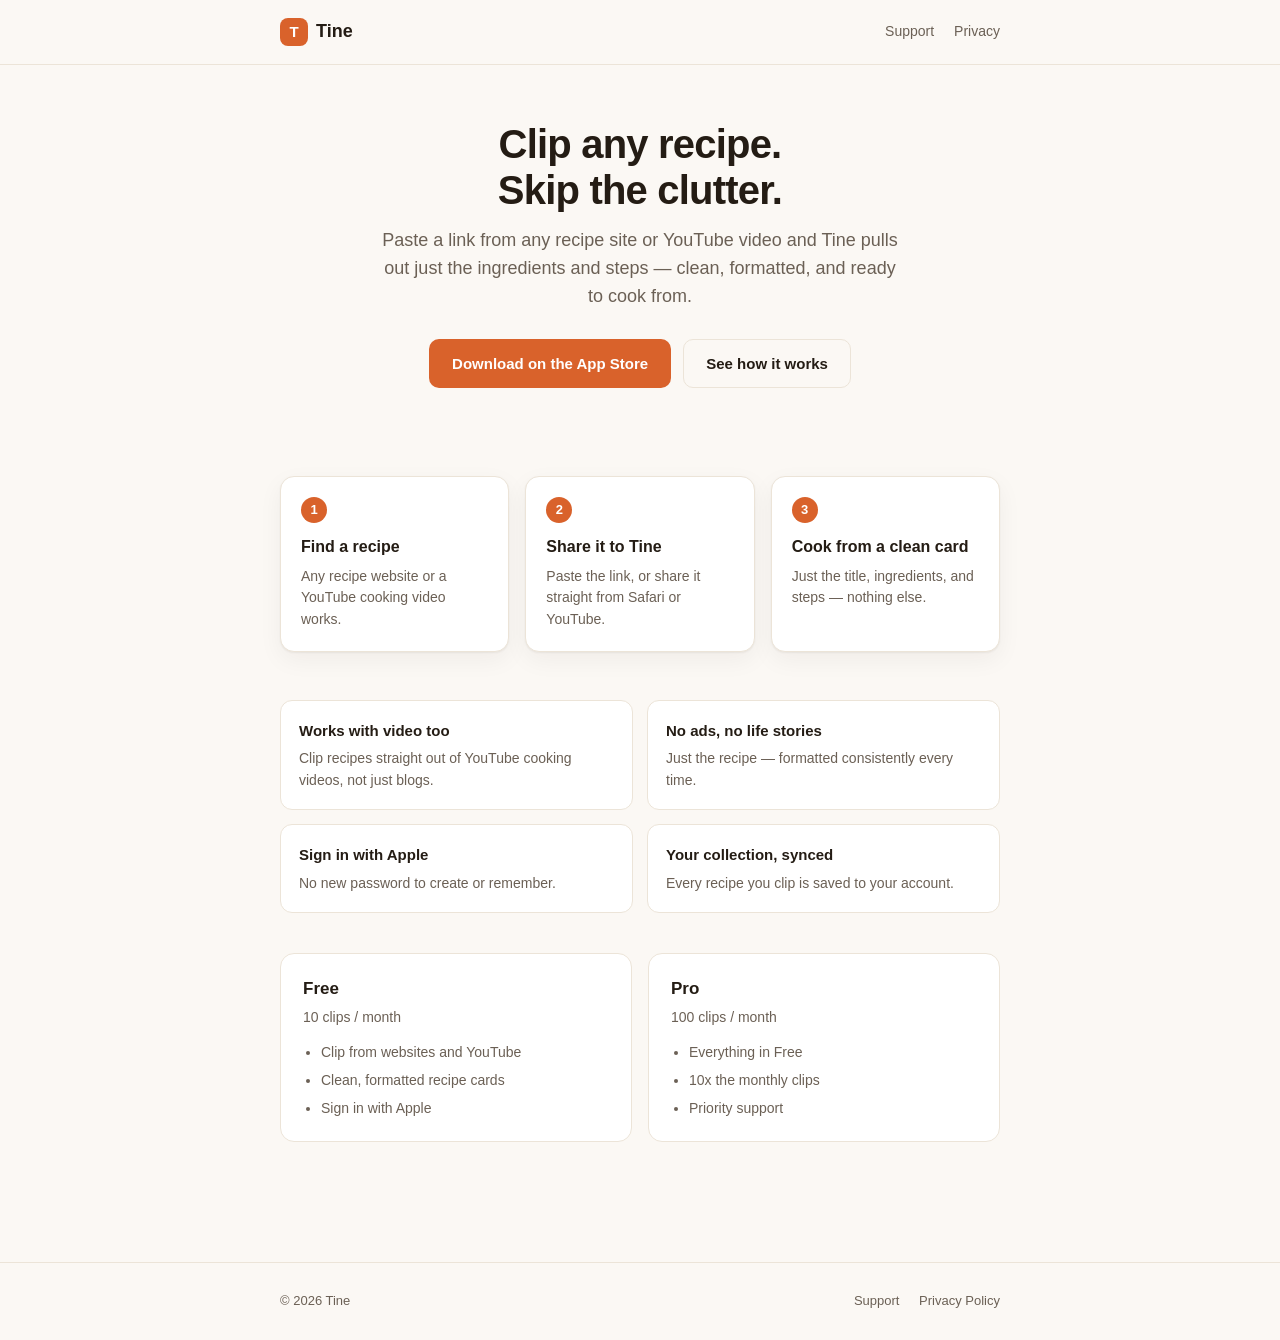
==== index.html @ 39b739e0 "Add Tine landing, privacy, and support pages Co-Authored-By: Claude Sonnet 5 <noreply@anthropic.com>" ====
<!doctype html>
<html lang="en">
<head>
  <meta charset="utf-8">
  <meta name="viewport" content="width=device-width, initial-scale=1">
  <title>Tine — Clip any recipe, clutter-free</title>
  <meta name="description" content="Tine turns any recipe website or cooking video into a clean, distraction-free recipe card — no life stories, no pop-ups, no ads.">
  <link rel="stylesheet" href="styles.css">
</head>
<body>
  <header class="site">
    <div class="nav">
      <a class="brand" href="index.html"><span class="mark">T</span>Tine</a>
      <nav class="nav-links">
        <a href="support.html">Support</a>
        <a href="privacy.html">Privacy</a>
      </nav>
    </div>
  </header>

  <main>
    <section class="wrap hero">
      <h1>Clip any recipe.<br>Skip the clutter.</h1>
      <p class="lead">Paste a link from any recipe site or YouTube video and Tine pulls out just the ingredients and steps — clean, formatted, and ready to cook from.</p>
      <div class="cta-row">
        <a class="btn btn-primary" href="#">Download on the App Store</a>
        <a class="btn btn-secondary" href="support.html">See how it works</a>
      </div>
    </section>

    <section class="wrap">
      <div class="steps">
        <div class="step">
          <div class="num">1</div>
          <h3>Find a recipe</h3>
          <p>Any recipe website or a YouTube cooking video works.</p>
        </div>
        <div class="step">
          <div class="num">2</div>
          <h3>Share it to Tine</h3>
          <p>Paste the link, or share it straight from Safari or YouTube.</p>
        </div>
        <div class="step">
          <div class="num">3</div>
          <h3>Cook from a clean card</h3>
          <p>Just the title, ingredients, and steps — nothing else.</p>
        </div>
      </div>
    </section>

    <section class="wrap">
      <div class="features">
        <div class="feature">
          <h3>Works with video too</h3>
          <p>Clip recipes straight out of YouTube cooking videos, not just blogs.</p>
        </div>
        <div class="feature">
          <h3>No ads, no life stories</h3>
          <p>Just the recipe — formatted consistently every time.</p>
        </div>
        <div class="feature">
          <h3>Sign in with Apple</h3>
          <p>No new password to create or remember.</p>
        </div>
        <div class="feature">
          <h3>Your collection, synced</h3>
          <p>Every recipe you clip is saved to your account.</p>
        </div>
      </div>
    </section>

    <section class="wrap">
      <div class="pricing">
        <div class="plan">
          <h3>Free</h3>
          <div class="price">10 clips / month</div>
          <ul>
            <li>Clip from websites and YouTube</li>
            <li>Clean, formatted recipe cards</li>
            <li>Sign in with Apple</li>
          </ul>
        </div>
        <div class="plan">
          <h3>Pro</h3>
          <div class="price">100 clips / month</div>
          <ul>
            <li>Everything in Free</li>
            <li>10x the monthly clips</li>
            <li>Priority support</li>
          </ul>
        </div>
      </div>
    </section>
  </main>

  <footer class="site">
    <div class="wrap">
      <span>© 2026 Tine</span>
      <nav>
        <a href="support.html">Support</a>
        <a href="privacy.html">Privacy Policy</a>
      </nav>
    </div>
  </footer>
</body>
</html>
---- styles.css ----
:root {
  --bg: #fbf8f4;
  --bg-alt: #ffffff;
  --text: #241c14;
  --text-muted: #6b6055;
  --border: #ece4d8;
  --accent: #d9622b;
  --accent-text: #ffffff;
  --card-shadow: 0 1px 2px rgba(36, 28, 20, 0.06), 0 8px 24px rgba(36, 28, 20, 0.05);
}

@media (prefers-color-scheme: dark) {
  :root {
    --bg: #191410;
    --bg-alt: #221b15;
    --text: #f3ece2;
    --text-muted: #b3a698;
    --border: #35291f;
    --accent: #ef7d44;
    --accent-text: #1a1109;
    --card-shadow: 0 1px 2px rgba(0, 0, 0, 0.3), 0 8px 24px rgba(0, 0, 0, 0.25);
  }
}

* {
  box-sizing: border-box;
}

html {
  -webkit-text-size-adjust: 100%;
}

body {
  margin: 0;
  background: var(--bg);
  color: var(--text);
  font-family: -apple-system, BlinkMacSystemFont, "Segoe UI", Roboto, Helvetica, Arial, sans-serif;
  line-height: 1.55;
}

a {
  color: var(--accent);
}

.wrap {
  max-width: 760px;
  margin: 0 auto;
  padding: 0 20px;
}

header.site {
  border-bottom: 1px solid var(--border);
}

.nav {
  max-width: 760px;
  margin: 0 auto;
  padding: 18px 20px;
  display: flex;
  align-items: center;
  justify-content: space-between;
}

.brand {
  display: flex;
  align-items: center;
  gap: 8px;
  font-weight: 700;
  font-size: 18px;
  text-decoration: none;
  color: var(--text);
}

.brand .mark {
  width: 28px;
  height: 28px;
  border-radius: 8px;
  background: var(--accent);
  display: inline-flex;
  align-items: center;
  justify-content: center;
  color: var(--accent-text);
  font-size: 15px;
  font-weight: 800;
}

.nav-links {
  display: flex;
  gap: 20px;
  font-size: 14px;
}

.nav-links a {
  color: var(--text-muted);
  text-decoration: none;
}

.nav-links a:hover {
  color: var(--text);
}

main {
  padding: 56px 0 80px;
}

.hero {
  text-align: center;
  padding-bottom: 40px;
}

.hero h1 {
  font-size: 40px;
  line-height: 1.15;
  margin: 0 0 14px;
  letter-spacing: -0.02em;
}

.hero p.lead {
  font-size: 18px;
  color: var(--text-muted);
  max-width: 520px;
  margin: 0 auto 28px;
}

.cta-row {
  display: flex;
  gap: 12px;
  justify-content: center;
  flex-wrap: wrap;
}

.btn {
  display: inline-block;
  padding: 12px 22px;
  border-radius: 10px;
  font-weight: 600;
  font-size: 15px;
  text-decoration: none;
  border: 1px solid transparent;
}

.btn-primary {
  background: var(--accent);
  color: var(--accent-text);
}

.btn-secondary {
  background: transparent;
  color: var(--text);
  border-color: var(--border);
}

.steps {
  display: grid;
  grid-template-columns: repeat(3, 1fr);
  gap: 16px;
  margin: 48px 0;
}

.step {
  background: var(--bg-alt);
  border: 1px solid var(--border);
  border-radius: 14px;
  padding: 20px;
  box-shadow: var(--card-shadow);
}

.step .num {
  width: 26px;
  height: 26px;
  border-radius: 50%;
  background: var(--accent);
  color: var(--accent-text);
  font-size: 13px;
  font-weight: 700;
  display: flex;
  align-items: center;
  justify-content: center;
  margin-bottom: 12px;
}

.step h3 {
  margin: 0 0 6px;
  font-size: 16px;
}

.step p {
  margin: 0;
  font-size: 14px;
  color: var(--text-muted);
}

.features {
  display: grid;
  grid-template-columns: repeat(2, 1fr);
  gap: 14px;
  margin: 40px 0;
}

.feature {
  padding: 18px;
  border: 1px solid var(--border);
  border-radius: 12px;
  background: var(--bg-alt);
}

.feature h3 {
  margin: 0 0 6px;
  font-size: 15px;
}

.feature p {
  margin: 0;
  font-size: 14px;
  color: var(--text-muted);
}

.pricing {
  display: grid;
  grid-template-columns: repeat(2, 1fr);
  gap: 16px;
  margin: 40px 0;
}

.plan {
  border: 1px solid var(--border);
  border-radius: 14px;
  padding: 22px;
  background: var(--bg-alt);
}

.plan h3 {
  margin: 0 0 4px;
  font-size: 17px;
}

.plan .price {
  color: var(--text-muted);
  font-size: 14px;
  margin-bottom: 14px;
}

.plan ul {
  margin: 0;
  padding-left: 18px;
  font-size: 14px;
  color: var(--text-muted);
}

.plan ul li + li {
  margin-top: 6px;
}

article.doc h1 {
  font-size: 30px;
  margin-bottom: 4px;
}

article.doc .updated {
  color: var(--text-muted);
  font-size: 13px;
  margin-bottom: 32px;
}

article.doc h2 {
  font-size: 19px;
  margin-top: 34px;
}

article.doc p,
article.doc li {
  font-size: 15px;
  color: var(--text);
}

article.doc ul {
  padding-left: 20px;
}

.faq-item {
  border-bottom: 1px solid var(--border);
  padding: 20px 0;
}

.faq-item:first-child {
  padding-top: 0;
}

.faq-item h3 {
  margin: 0 0 8px;
  font-size: 16px;
}

.faq-item p {
  margin: 0;
  color: var(--text-muted);
  font-size: 15px;
}

footer.site {
  border-top: 1px solid var(--border);
  padding: 28px 0;
}

footer.site .wrap {
  display: flex;
  align-items: center;
  justify-content: space-between;
  flex-wrap: wrap;
  gap: 12px;
  font-size: 13px;
  color: var(--text-muted);
}

footer.site a {
  color: var(--text-muted);
  text-decoration: none;
  margin-left: 16px;
}

footer.site a:hover {
  color: var(--text);
}

@media (max-width: 560px) {
  .hero h1 {
    font-size: 30px;
  }
  .steps,
  .features,
  .pricing {
    grid-template-columns: 1fr;
  }
  .nav-links {
    gap: 12px;
  }
  footer.site .wrap {
    flex-direction: column;
    align-items: flex-start;
  }
  footer.site a {
    margin-left: 0;
    margin-right: 16px;
  }
}
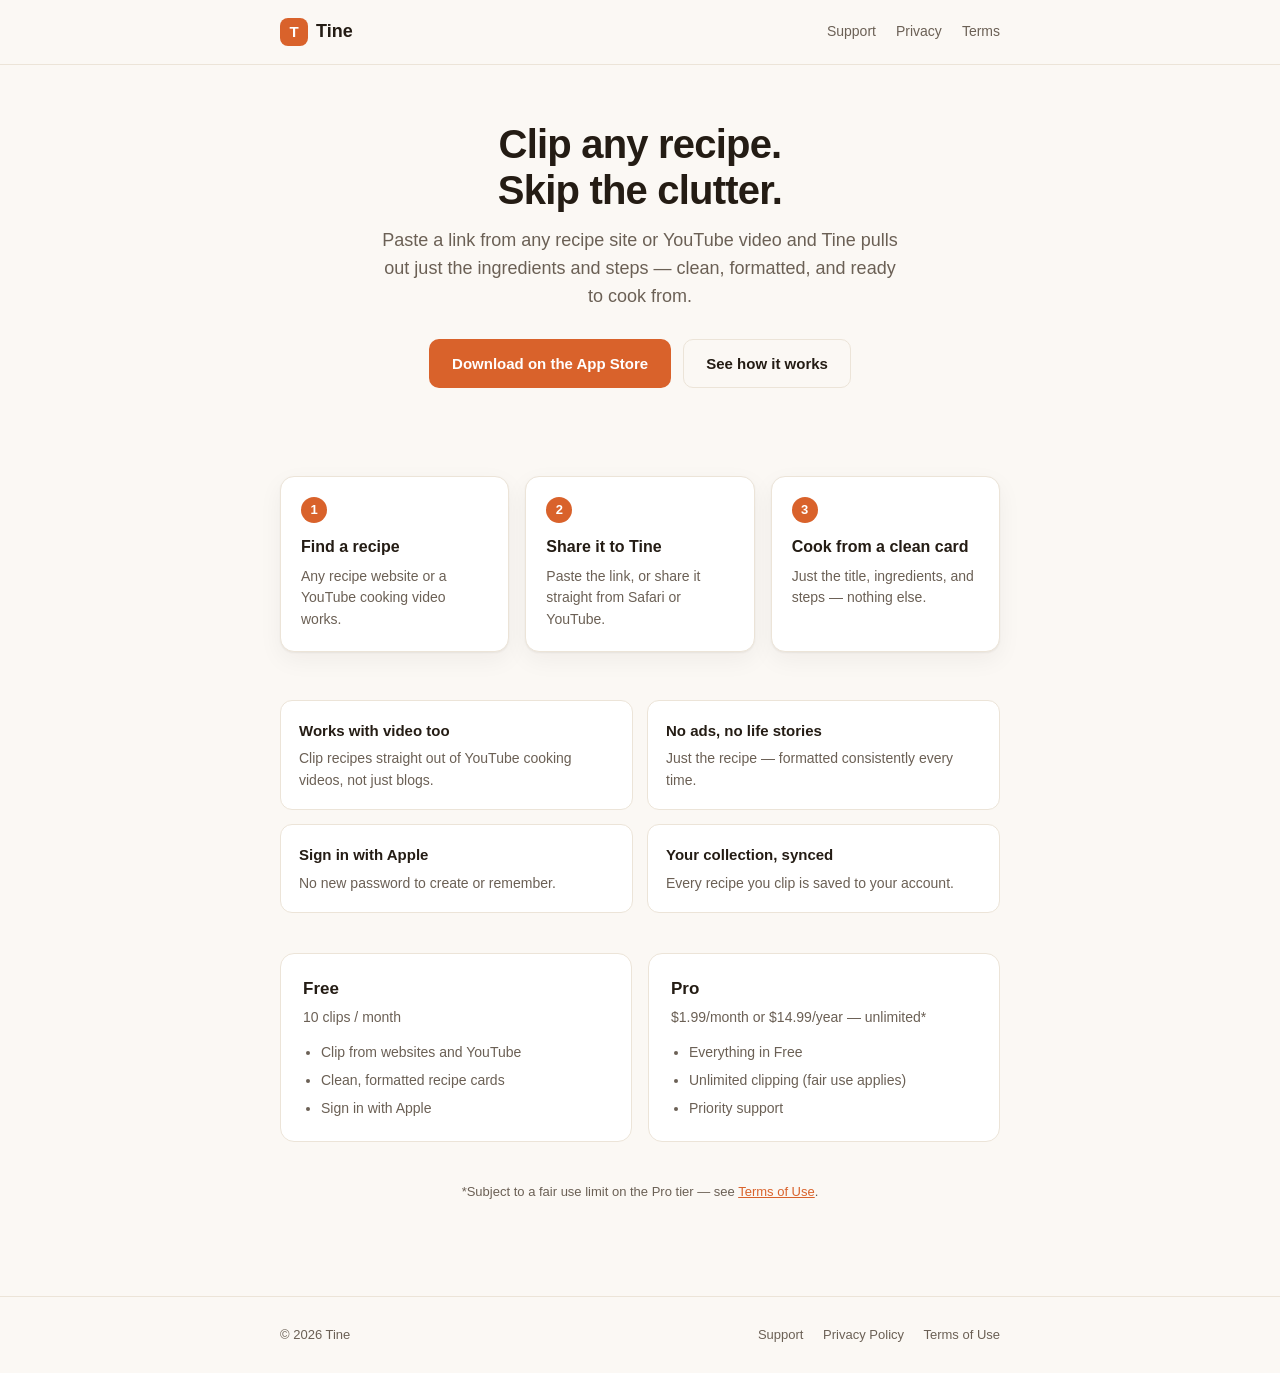
==== commit 5b885fc9: "Merge privacy policy and terms of use from tine-app.github.io Replaces the placeholder privacy page " ====
--- a/index.html
+++ b/index.html
@@ -14,6 +14,7 @@
       <nav class="nav-links">
         <a href="support.html">Support</a>
         <a href="privacy.html">Privacy</a>
+        <a href="terms.html">Terms</a>
       </nav>
     </div>
   </header>
@@ -82,14 +83,15 @@
         </div>
         <div class="plan">
           <h3>Pro</h3>
-          <div class="price">100 clips / month</div>
+          <div class="price">$1.99/month or $14.99/year — unlimited*</div>
           <ul>
             <li>Everything in Free</li>
-            <li>10x the monthly clips</li>
+            <li>Unlimited clipping (fair use applies)</li>
             <li>Priority support</li>
           </ul>
         </div>
       </div>
+      <p style="text-align:center;font-size:13px;color:var(--text-muted);margin-top:8px;">*Subject to a fair use limit on the Pro tier — see <a href="terms.html">Terms of Use</a>.</p>
     </section>
   </main>
 
@@ -99,6 +101,7 @@
       <nav>
         <a href="support.html">Support</a>
         <a href="privacy.html">Privacy Policy</a>
+        <a href="terms.html">Terms of Use</a>
       </nav>
     </div>
   </footer>
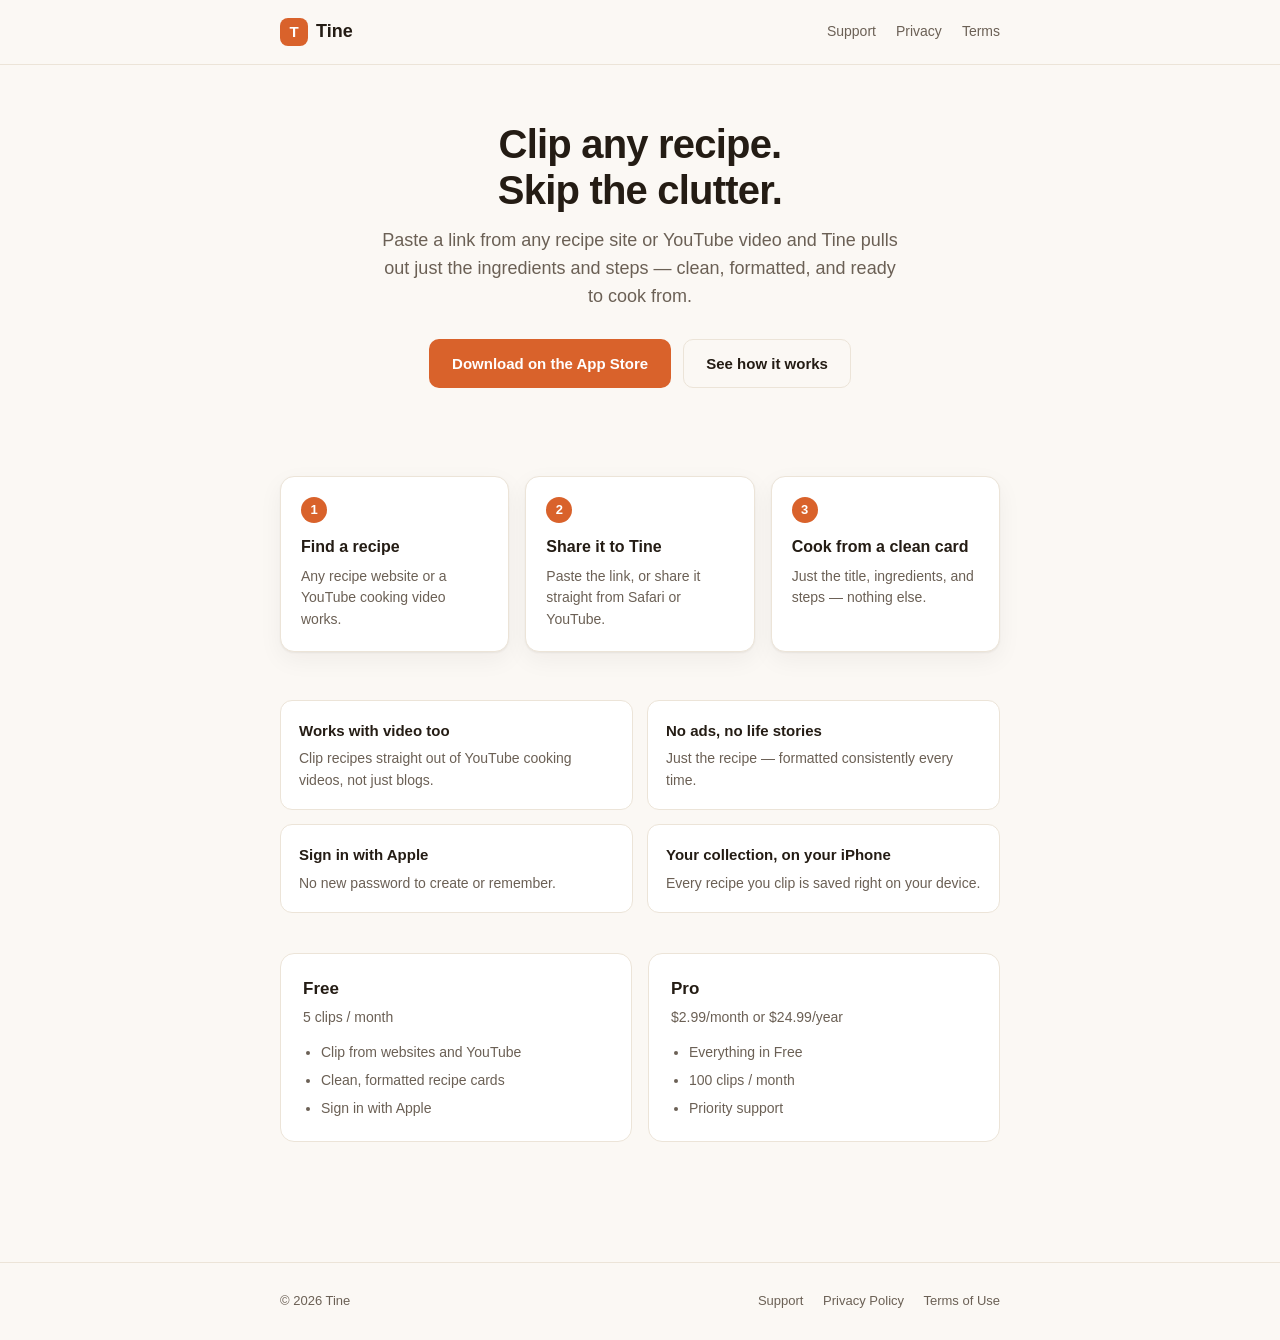
==== commit d72a941e: "Fix plan limits, Pro prices, and storage claim on website Free is 5 clips/month and Pro is 100 clips" ====
--- a/index.html
+++ b/index.html
@@ -64,8 +64,8 @@
           <p>No new password to create or remember.</p>
         </div>
         <div class="feature">
-          <h3>Your collection, synced</h3>
-          <p>Every recipe you clip is saved to your account.</p>
+          <h3>Your collection, on your iPhone</h3>
+          <p>Every recipe you clip is saved right on your device.</p>
         </div>
       </div>
     </section>
@@ -74,7 +74,7 @@
       <div class="pricing">
         <div class="plan">
           <h3>Free</h3>
-          <div class="price">10 clips / month</div>
+          <div class="price">5 clips / month</div>
           <ul>
             <li>Clip from websites and YouTube</li>
             <li>Clean, formatted recipe cards</li>
@@ -83,15 +83,14 @@
         </div>
         <div class="plan">
           <h3>Pro</h3>
-          <div class="price">$1.99/month or $14.99/year — unlimited*</div>
+          <div class="price">$2.99/month or $24.99/year</div>
           <ul>
             <li>Everything in Free</li>
-            <li>Unlimited clipping (fair use applies)</li>
+            <li>100 clips / month</li>
             <li>Priority support</li>
           </ul>
         </div>
       </div>
-      <p style="text-align:center;font-size:13px;color:var(--text-muted);margin-top:8px;">*Subject to a fair use limit on the Pro tier — see <a href="terms.html">Terms of Use</a>.</p>
     </section>
   </main>
 
--- a/styles.css
+++ b/styles.css
@@ -277,6 +277,30 @@
   padding-left: 20px;
 }
 
+article.doc .highlight-card {
+  background: var(--bg-alt);
+  border: 1px solid var(--border);
+  border-left: 4px solid var(--accent);
+  border-radius: 12px;
+  padding: 16px 18px;
+  margin: 12px 0 8px;
+  font-size: 15px;
+  line-height: 1.6;
+  box-shadow: var(--card-shadow);
+}
+
+article.doc .disclaimer-card {
+  background: var(--bg-alt);
+  border: 1px solid var(--border);
+  border-radius: 12px;
+  padding: 16px 18px;
+  margin: 12px 0;
+  font-size: 13px;
+  line-height: 1.6;
+  color: var(--text-muted);
+  box-shadow: var(--card-shadow);
+}
+
 .faq-item {
   border-bottom: 1px solid var(--border);
   padding: 20px 0;
